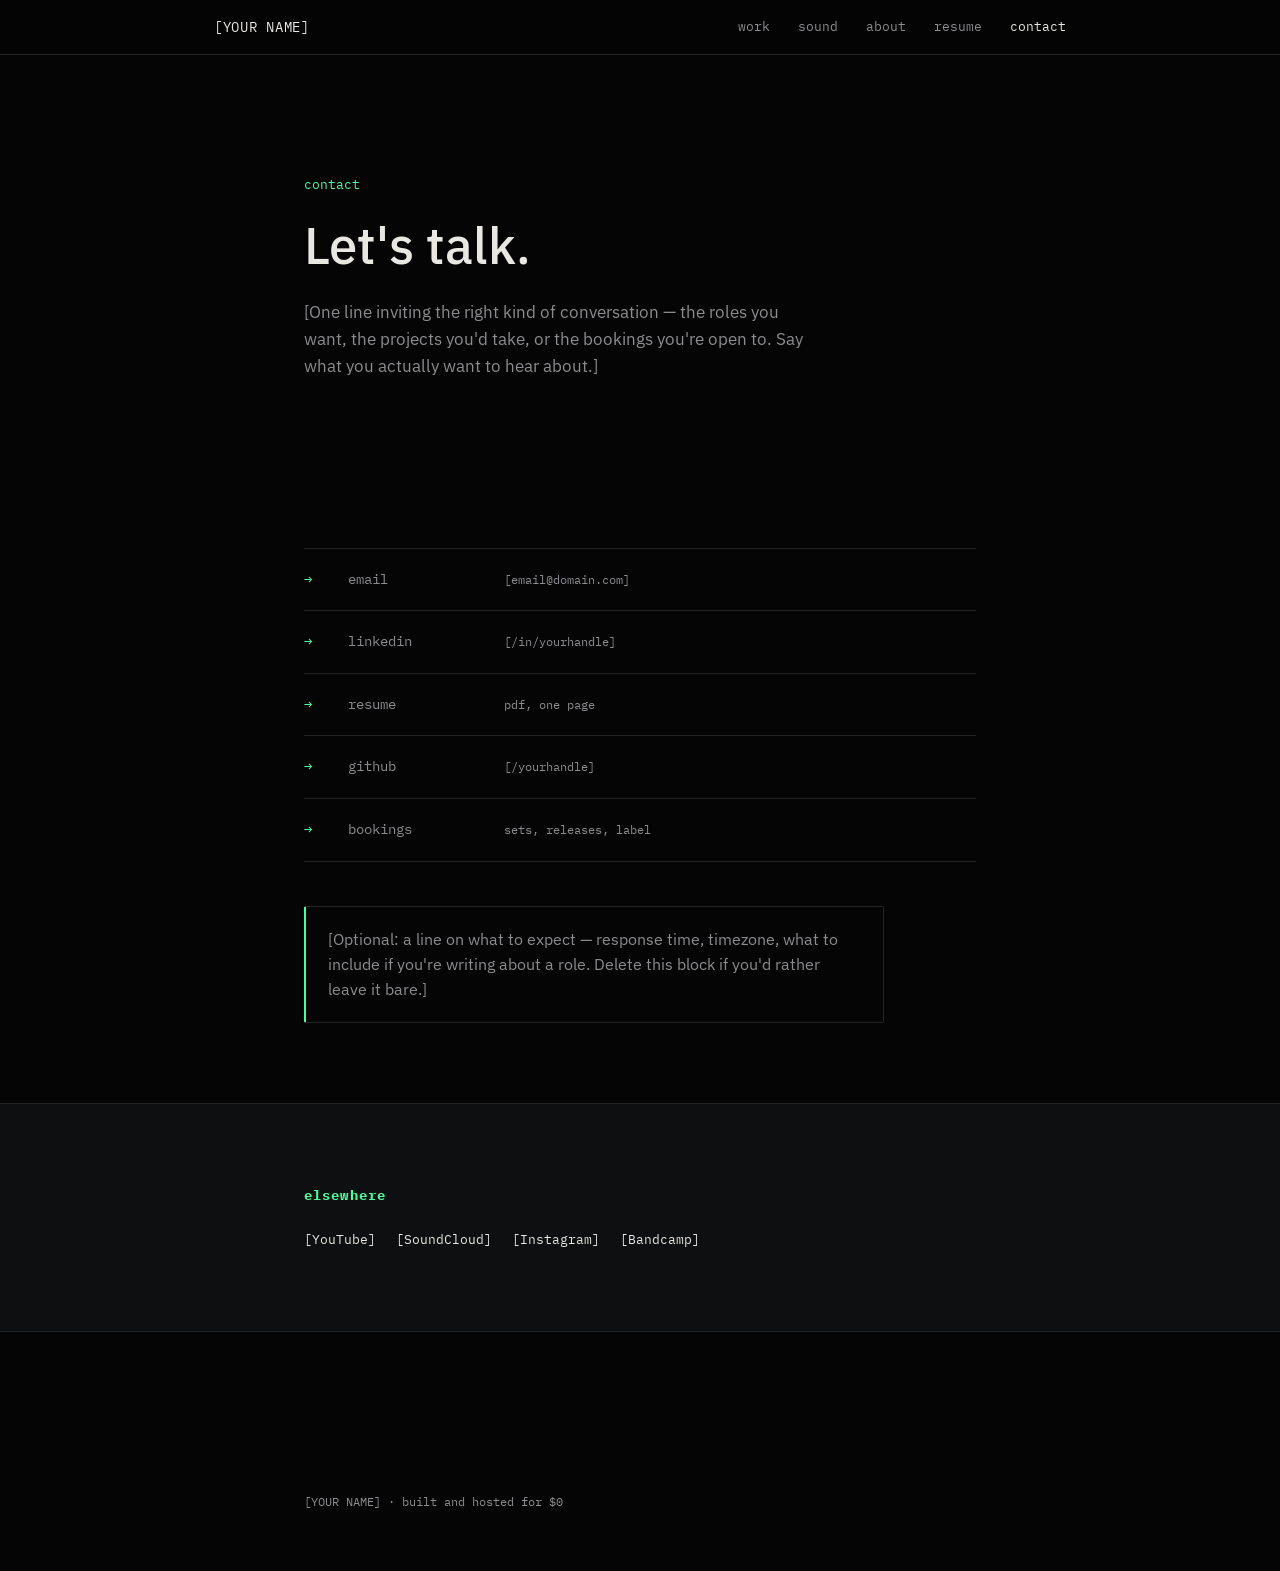
==== contact.html @ ef66b36d "site" ====
<!DOCTYPE html>
<html lang="en">
<head>
<meta charset="UTF-8">
<meta name="viewport" content="width=device-width, initial-scale=1.0">
<title>contact — [YOUR NAME]</title>
<link rel="preconnect" href="https://fonts.googleapis.com">
<link href="https://fonts.googleapis.com/css2?family=IBM+Plex+Mono:wght@400;500;600&family=IBM+Plex+Sans:wght@400;500;600&display=swap" rel="stylesheet">
<link rel="stylesheet" href="site.css">
<style>
  /* SIGNATURE — CHANNEL ROWS.
     Each channel is a full-width rule with an accent arrow that steps right
     on hover. Used on this page only. */
  .channels{margin-top:8px; border-top:1px solid var(--line);}
  .channels a.ch{
    display:grid; grid-template-columns:28px 140px 1fr;
    align-items:baseline; gap:0 16px;
    padding:20px 0; border-bottom:1px solid var(--line);
    font-family:var(--mono); font-size:13.5px; color:var(--text);
  }
  .channels a.ch .arrow{
    color:var(--accent);
    transition:transform 140ms ease;
  }
  .channels a.ch:hover{color:var(--text);}
  .channels a.ch:hover .arrow{transform:translateX(5px);}
  .channels a.ch .what{color:var(--muted);}
  .channels a.ch:hover .what{color:var(--accent);}
  .channels a.ch .who{color:var(--muted); font-size:12px;}

  .note{
    margin-top:44px; padding:20px 22px;
    border:1px solid var(--line); border-left:2px solid var(--accent);
    border-radius:2px;
    color:var(--muted); font-size:0.98rem; max-width:58ch;
  }

  @media (max-width:640px){
    .channels a.ch{grid-template-columns:22px 1fr; gap:0 12px;}
    .channels a.ch .who{grid-column:2; margin-top:4px;}
  }
  @media (prefers-reduced-motion: reduce){
    .channels a.ch .arrow{transition:none;}
    .channels a.ch:hover .arrow{transform:none;}
  }
</style>
</head>
<body>

<nav>
  <div class="wrap">
    <div class="mark"><a href="index.html">[YOUR NAME]</a></div>
    <div class="links">
      <a href="work.html">work</a>
      <a href="sound.html">sound</a>
      <a href="index.html#about">about</a>
      <a href="resume.html">resume</a>
      <a href="contact.html" class="here">contact</a>
    </div>
  </div>
</nav>

<header class="hero">
  <div class="wrap">
    <div class="eyebrow">contact</div>
    <h1>Let's talk.</h1>
    <p class="sub">[One line inviting the right kind of conversation — the roles you want, the projects you'd take, or the bookings you're open to. Say what you actually want to hear about.]</p>
  </div>
</header>

<section class="block">
  <div class="wrap">
    <div class="channels">

      <a class="ch" href="mailto:[email protected]">
        <span class="arrow">→</span>
        <span class="what">email</span>
        <span class="who">[email@domain.com]</span>
      </a>

      <a class="ch" href="#">
        <span class="arrow">→</span>
        <span class="what">linkedin</span>
        <span class="who">[/in/yourhandle]</span>
      </a>

      <a class="ch" href="resume.pdf">
        <span class="arrow">→</span>
        <span class="what">resume</span>
        <span class="who">pdf, one page</span>
      </a>

      <a class="ch" href="#">
        <span class="arrow">→</span>
        <span class="what">github</span>
        <span class="who">[/yourhandle]</span>
      </a>

      <a class="ch" href="sound.html">
        <span class="arrow">→</span>
        <span class="what">bookings</span>
        <span class="who">sets, releases, label</span>
      </a>

    </div>

    <div class="note">
      [Optional: a line on what to expect — response time, timezone, what to include if you're writing about a role. Delete this block if you'd rather leave it bare.]
    </div>
  </div>
</section>

<section class="block alt">
  <div class="wrap">
    <h2>elsewhere</h2>
    <div class="links-row">
      <a href="#">[YouTube]</a>
      <a href="#">[SoundCloud]</a>
      <a href="#">[Instagram]</a>
      <a href="#">[Bandcamp]</a>
    </div>
  </div>
</section>

<footer>
  <div class="wrap">
    <div class="fineprint">[YOUR NAME] · built and hosted for $0</div>
  </div>
</footer>

</body>
</html>
---- site.css ----
/* ============================================================
   SHARED — every page loads this file and nothing else global.
   Page-specific rules live in a <style> block on that page.
   ============================================================ */

:root{
  --bg: #050505;
  --panel: #0e0f10;
  --line: #232426;
  --text: #e9e7e2;
  --muted: #8c8c90;
  --accent: #4affa0;
  --mono: 'IBM Plex Mono', ui-monospace, monospace;
  --sans: 'IBM Plex Sans', -apple-system, sans-serif;
}
*{box-sizing:border-box; margin:0; padding:0;}
html{scroll-behavior:smooth;}
body{
  background:var(--bg);
  color:var(--text);
  font-family:var(--sans);
  line-height:1.6;
  font-size:17px;
}
a{color:var(--text); text-decoration:none;}
a:hover{color:var(--accent);}
a:focus-visible, button:focus-visible{outline:2px solid var(--accent); outline-offset:3px;}

.wrap{max-width:720px; margin:0 auto; padding:0 24px;}

/* NAV */
nav{
  position:sticky; top:0; z-index:10;
  background:rgba(5,5,5,0.88);
  backdrop-filter:blur(8px);
  border-bottom:1px solid var(--line);
}
nav .wrap{
  max-width:900px;
  display:flex; justify-content:space-between; align-items:center;
  gap:16px;
  padding:16px 24px;
}
nav .mark{font-family:var(--mono); font-size:14px; letter-spacing:0.05em; white-space:nowrap;}
nav .mark a{color:var(--text);}
nav .links{display:flex; gap:28px; font-family:var(--mono); font-size:13px;}
nav .links a{color:var(--muted);}
nav .links a:hover{color:var(--accent);}
nav .links a.here{color:var(--text);}

/* HERO */
header.hero{padding:120px 0 80px;}
header.hero .eyebrow{
  font-family:var(--mono); font-size:13px; color:var(--accent);
  margin-bottom:20px;
}
header.hero h1{
  font-size:clamp(2.1rem, 5vw, 3.2rem);
  line-height:1.15;
  font-weight:500;
  max-width:15ch;
  margin-bottom:24px;
}
header.hero p.sub{
  font-size:1.05rem; color:var(--muted); max-width:52ch;
}
header.hero .credentials{
  margin-top:28px; font-family:var(--mono); font-size:13px; color:var(--muted);
}

/* CONTENT SECTIONS */
section.block{padding:80px 0;}
section.block h2{
  font-family:var(--mono); font-size:14px; letter-spacing:0.08em;
  color:var(--accent); margin-bottom:24px;
}
section.block .lede{font-size:1.15rem; font-weight:500; max-width:34ch; margin-bottom:28px;}
section.block p{color:var(--muted); max-width:62ch; margin-bottom:18px;}
section.block p strong{color:var(--text); font-weight:500;}
section.block ul{color:var(--muted); max-width:62ch; margin:0 0 18px 20px;}
section.block li{margin-bottom:8px;}
section.block li strong{color:var(--text); font-weight:500;}
section.block .stat-row{
  display:flex; gap:40px; margin-top:32px; flex-wrap:wrap;
}
section.block .stat{font-family:var(--mono);}
section.block .stat .num{font-size:1.8rem; color:var(--accent); display:block;}
section.block .stat .label{font-size:12px; color:var(--muted);}

section.block.alt{background:var(--panel); border-top:1px solid var(--line); border-bottom:1px solid var(--line);}

/* MEDIA EMBEDS — used on index and sound */
.embeds{display:flex; flex-direction:column; gap:16px; margin-top:32px;}
.embed-slot{
  border:1px dashed var(--line);
  padding:20px;
  font-family:var(--mono); font-size:12px; color:var(--muted);
  border-radius:2px;
}
.embed-slot iframe{display:block; width:100%; border:0;}
.links-row{
  display:flex; gap:20px; flex-wrap:wrap;
  margin-top:24px; font-family:var(--mono); font-size:13px;
}

/* CONTACT / FOOTER */
footer{padding:100px 0 60px; text-align:left;}
footer h2{
  font-size:clamp(1.6rem, 4vw, 2.2rem); font-weight:500; margin-bottom:24px;
}
footer p{color:var(--muted); max-width:50ch;}
footer .contact-links{display:flex; gap:28px; flex-wrap:wrap; font-family:var(--mono); font-size:14px; margin-top:8px;}
footer .fineprint{margin-top:60px; color:var(--muted); font-size:12px; font-family:var(--mono);}

@media (max-width:640px){
  header.hero{padding:90px 0 60px;}
  nav .wrap{flex-wrap:wrap; gap:10px 0; padding:14px 24px;}
  nav .mark{flex:0 0 100%;}
  nav .links{flex:0 0 100%; min-width:0; gap:14px 18px; font-size:12px; flex-wrap:wrap;}
}

@media (prefers-reduced-motion: reduce){
  html{scroll-behavior:auto;}
}
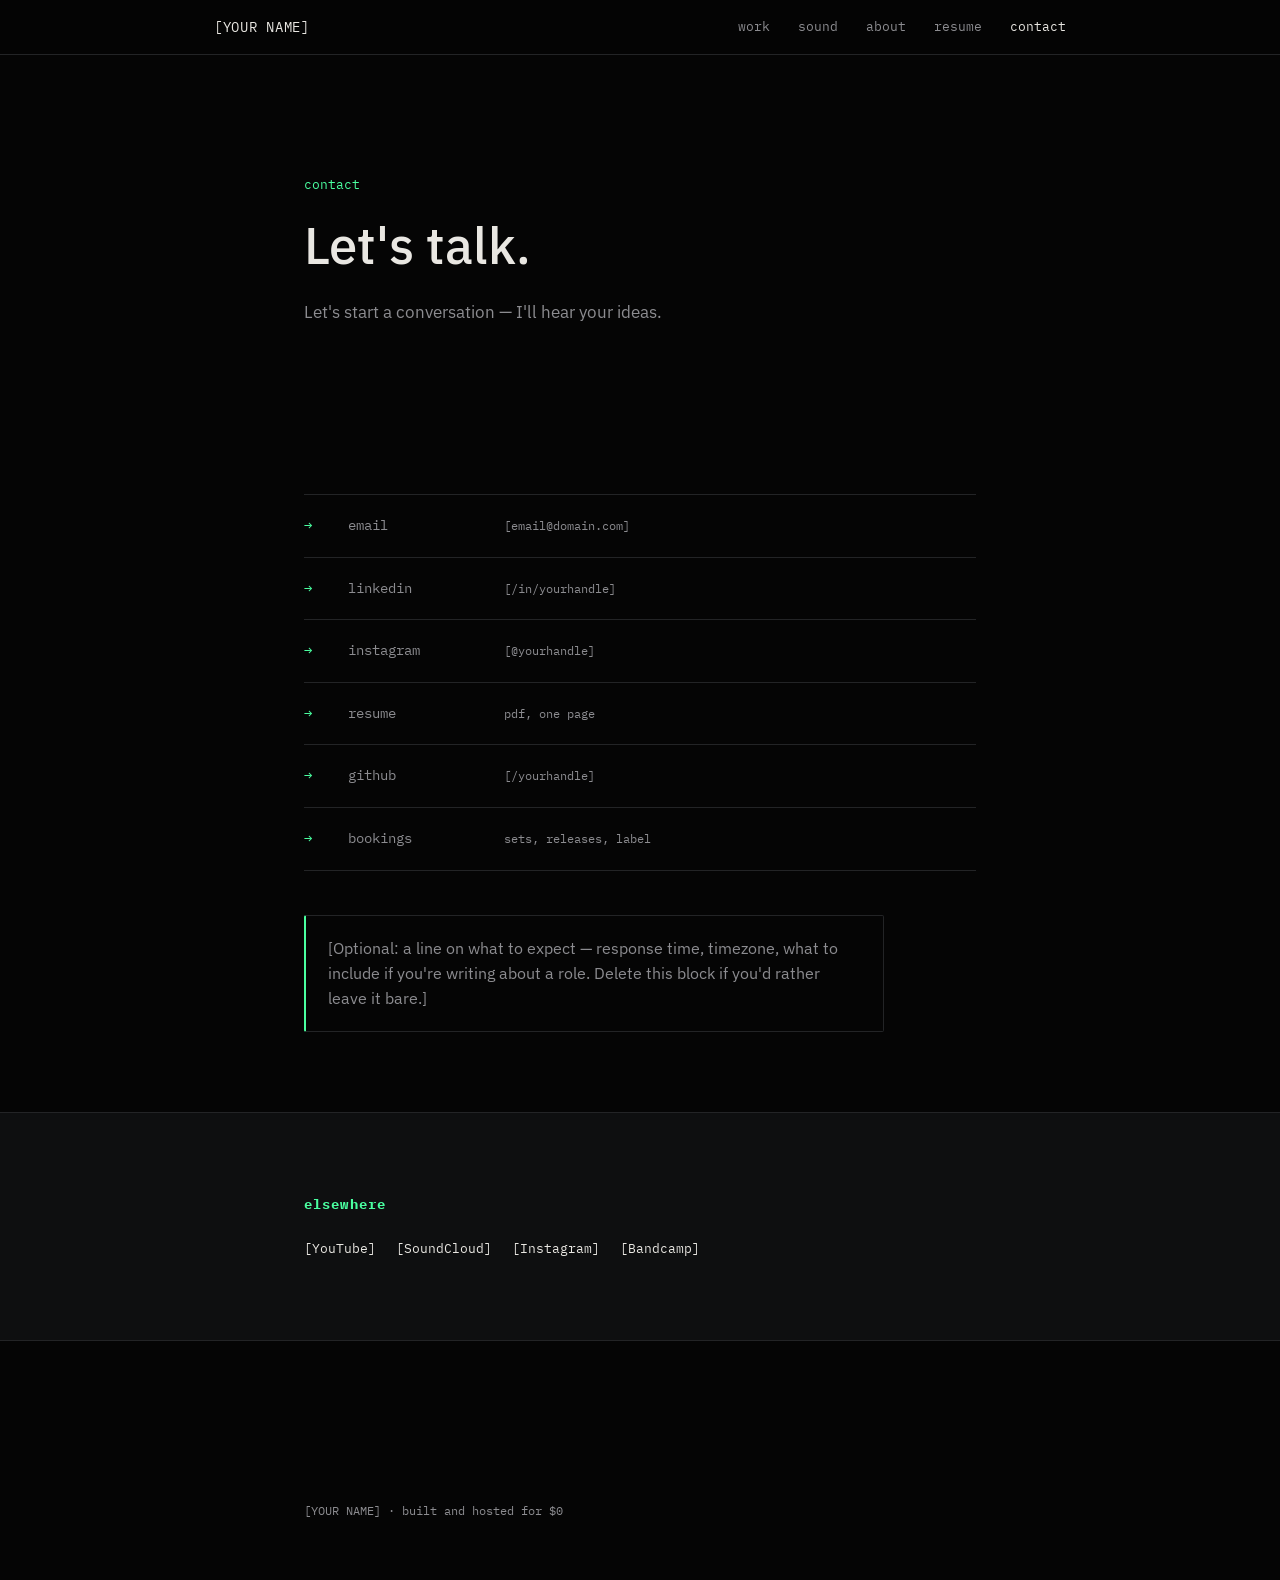
==== commit 37d03f11: "more written  edits cover page" ====
--- a/contact.html
+++ b/contact.html
@@ -64,7 +64,7 @@
   <div class="wrap">
     <div class="eyebrow">contact</div>
     <h1>Let's talk.</h1>
-    <p class="sub">[One line inviting the right kind of conversation — the roles you want, the projects you'd take, or the bookings you're open to. Say what you actually want to hear about.]</p>
+    <p class="sub">Let's start a conversation — I'll hear your ideas.</p>
   </div>
 </header>
 
@@ -82,6 +82,12 @@
         <span class="arrow">→</span>
         <span class="what">linkedin</span>
         <span class="who">[/in/yourhandle]</span>
+      </a>
+
+      <a class="ch" href="#">
+        <span class="arrow">→</span>
+        <span class="what">instagram</span>
+        <span class="who">[@yourhandle]</span>
       </a>
 
       <a class="ch" href="resume.pdf">
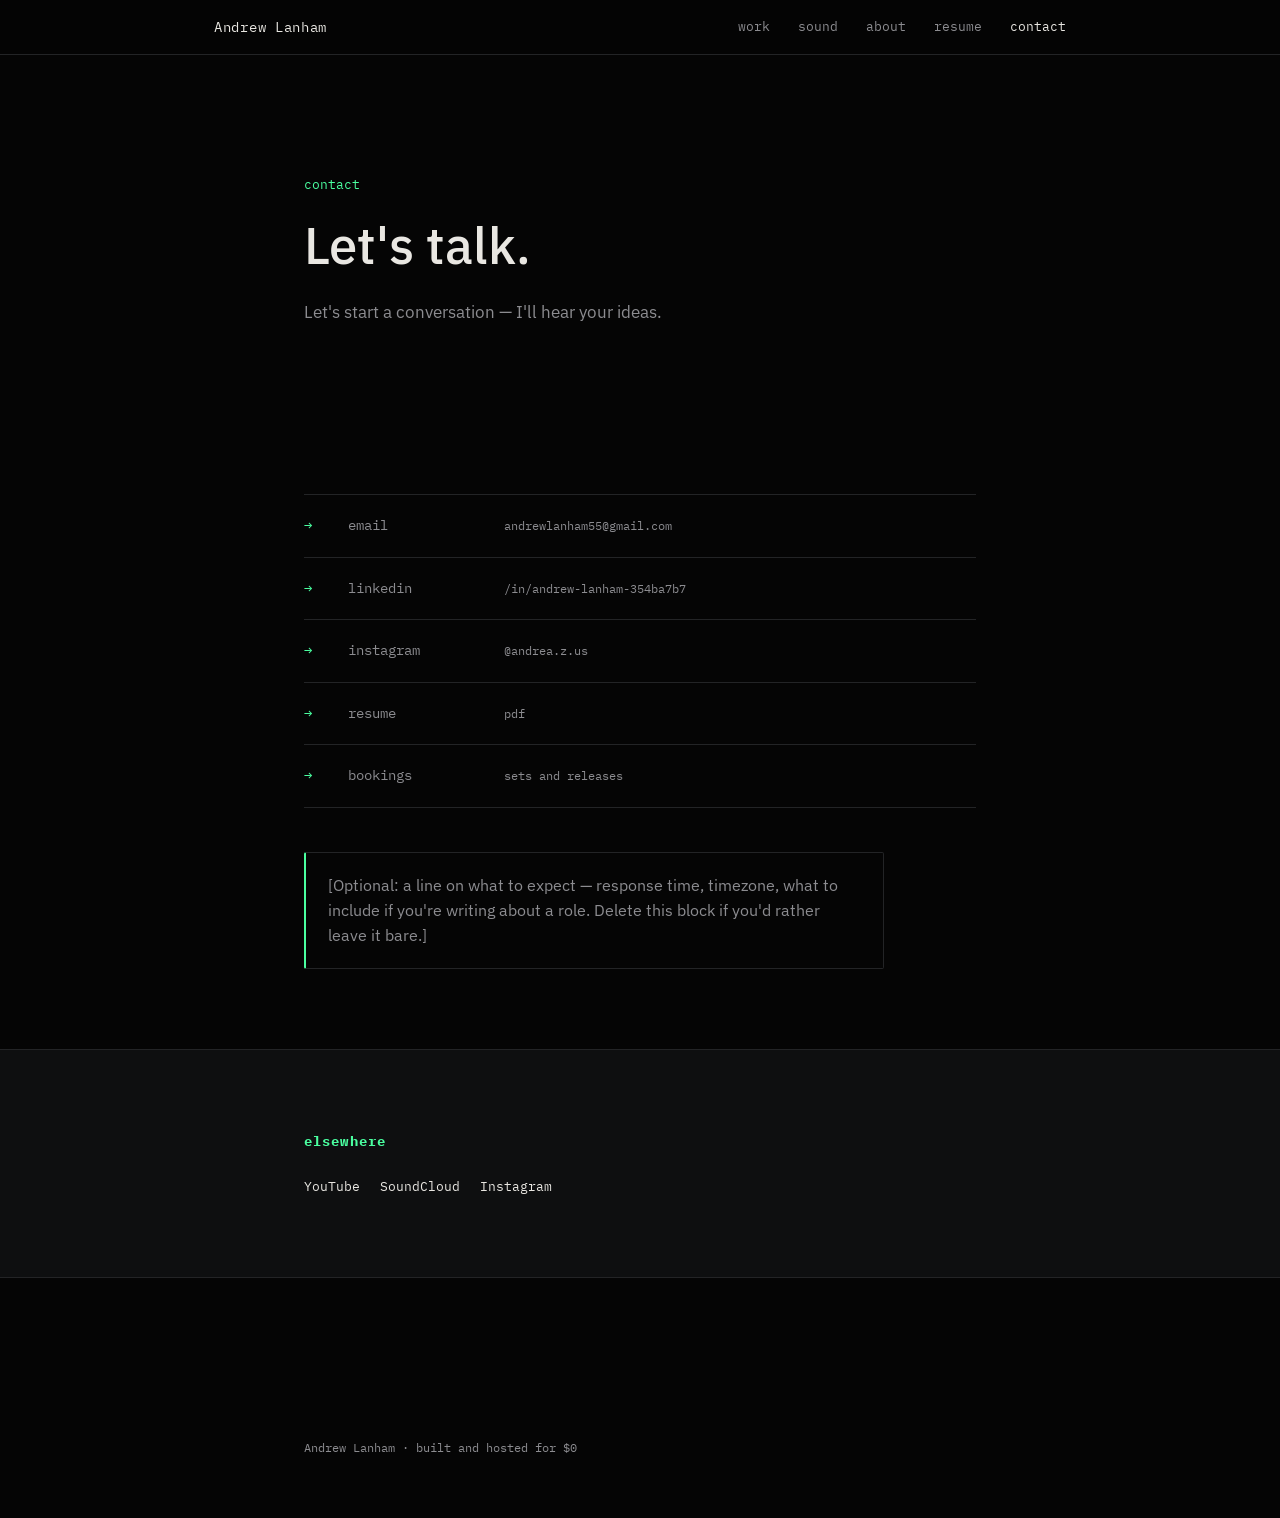
==== commit 44d8e1db: "index: target role, restructured record section, verified credentials - add tagline and mono credent" ====
--- a/contact.html
+++ b/contact.html
@@ -3,7 +3,7 @@
 <head>
 <meta charset="UTF-8">
 <meta name="viewport" content="width=device-width, initial-scale=1.0">
-<title>contact — [YOUR NAME]</title>
+<title>contact — Andrew Lanham</title>
 <link rel="preconnect" href="https://fonts.googleapis.com">
 <link href="https://fonts.googleapis.com/css2?family=IBM+Plex+Mono:wght@400;500;600&family=IBM+Plex+Sans:wght@400;500;600&display=swap" rel="stylesheet">
 <link rel="stylesheet" href="site.css">
@@ -49,7 +49,7 @@
 
 <nav>
   <div class="wrap">
-    <div class="mark"><a href="index.html">[YOUR NAME]</a></div>
+    <div class="mark"><a href="index.html">Andrew Lanham</a></div>
     <div class="links">
       <a href="work.html">work</a>
       <a href="sound.html">sound</a>
@@ -72,40 +72,34 @@
   <div class="wrap">
     <div class="channels">
 
-      <a class="ch" href="mailto:[email protected]">
+      <a class="ch" href="mailto:andrewlanham55@gmail.com">
         <span class="arrow">→</span>
         <span class="what">email</span>
-        <span class="who">[email@domain.com]</span>
+        <span class="who">andrewlanham55@gmail.com</span>
       </a>
 
-      <a class="ch" href="#">
+      <a class="ch" href="https://www.linkedin.com/in/andrew-lanham-354ba7b7/">
         <span class="arrow">→</span>
         <span class="what">linkedin</span>
-        <span class="who">[/in/yourhandle]</span>
+        <span class="who">/in/andrew-lanham-354ba7b7</span>
       </a>
 
-      <a class="ch" href="#">
+      <a class="ch" href="https://www.instagram.com/andrea.z.us/">
         <span class="arrow">→</span>
         <span class="what">instagram</span>
-        <span class="who">[@yourhandle]</span>
+        <span class="who">@andrea.z.us</span>
       </a>
 
       <a class="ch" href="resume.pdf">
         <span class="arrow">→</span>
         <span class="what">resume</span>
-        <span class="who">pdf, one page</span>
-      </a>
-
-      <a class="ch" href="#">
-        <span class="arrow">→</span>
-        <span class="what">github</span>
-        <span class="who">[/yourhandle]</span>
+        <span class="who">pdf</span>
       </a>
 
       <a class="ch" href="sound.html">
         <span class="arrow">→</span>
         <span class="what">bookings</span>
-        <span class="who">sets, releases, label</span>
+        <span class="who">sets and releases</span>
       </a>
 
     </div>
@@ -120,17 +114,16 @@
   <div class="wrap">
     <h2>elsewhere</h2>
     <div class="links-row">
-      <a href="#">[YouTube]</a>
-      <a href="#">[SoundCloud]</a>
-      <a href="#">[Instagram]</a>
-      <a href="#">[Bandcamp]</a>
+      <a href="https://www.youtube.com/@quantumcomputingreview">YouTube</a>
+      <a href="https://soundcloud.com/a_ndrea_z">SoundCloud</a>
+      <a href="https://www.instagram.com/andrea.z.us/">Instagram</a>
     </div>
   </div>
 </section>
 
 <footer>
   <div class="wrap">
-    <div class="fineprint">[YOUR NAME] · built and hosted for $0</div>
+    <div class="fineprint">Andrew Lanham · built and hosted for $0</div>
   </div>
 </footer>
 
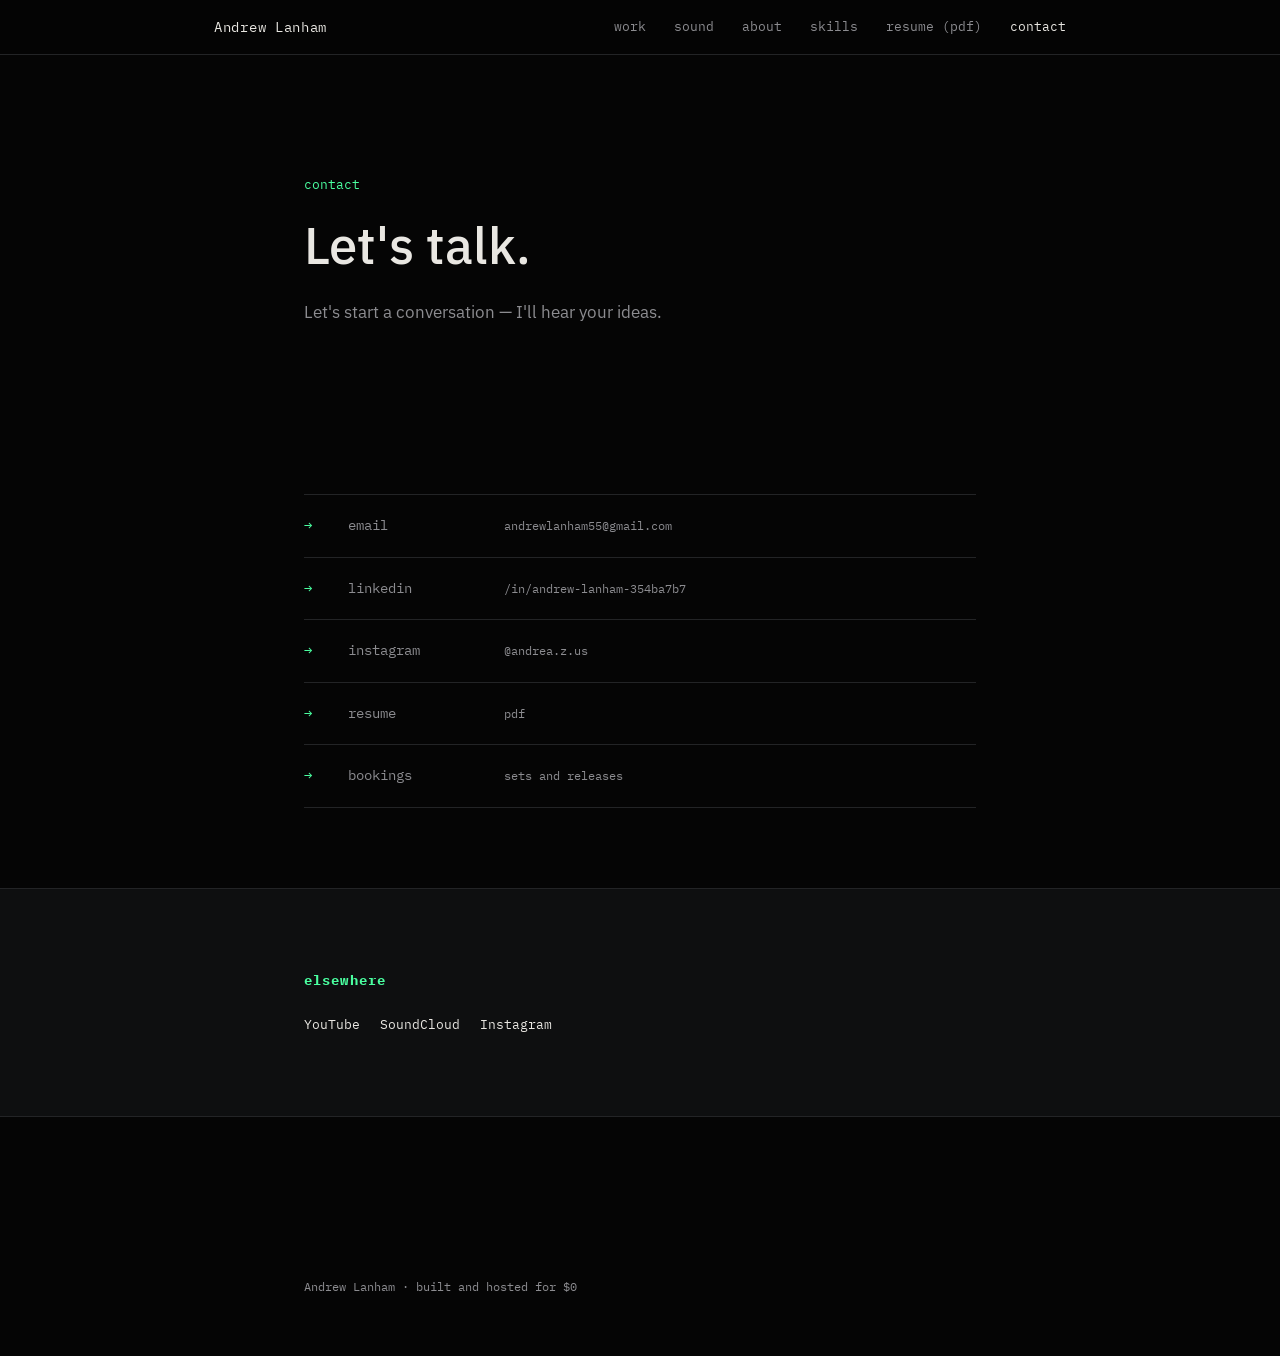
==== commit 0083c429: "skills page, applications-engineering positioning, new resume index - "what I'm targeting": applicat" ====
--- a/contact.html
+++ b/contact.html
@@ -53,8 +53,9 @@
     <div class="links">
       <a href="work.html">work</a>
       <a href="sound.html">sound</a>
-      <a href="index.html#about">about</a>
-      <a href="resume.html">resume</a>
+      <a href="index.html#mission">about</a>
+      <a href="resume.html">skills</a>
+      <a href="resume.pdf">resume (pdf)</a>
       <a href="contact.html" class="here">contact</a>
     </div>
   </div>
@@ -103,10 +104,6 @@
       </a>
 
     </div>
-
-    <div class="note">
-      [Optional: a line on what to expect — response time, timezone, what to include if you're writing about a role. Delete this block if you'd rather leave it bare.]
-    </div>
   </div>
 </section>
 
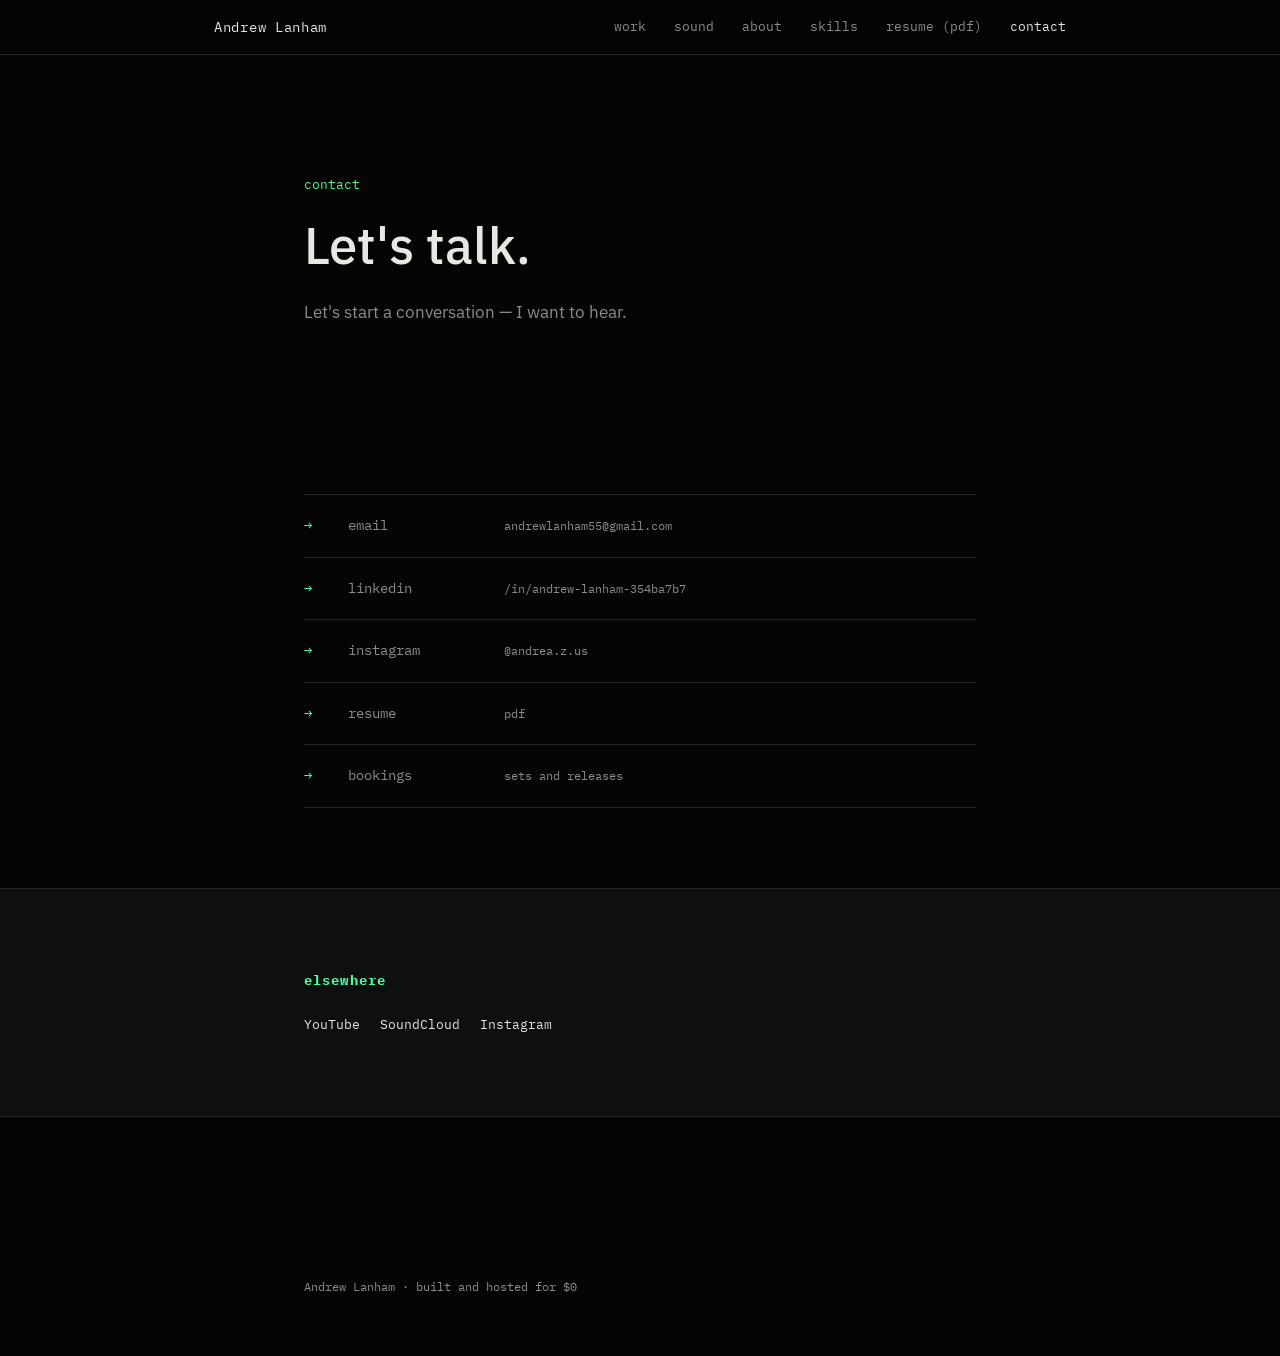
==== commit 32bbbb90: "index: target the work, not the job title State the function first — working out whether a technolog" ====
--- a/contact.html
+++ b/contact.html
@@ -65,7 +65,7 @@
   <div class="wrap">
     <div class="eyebrow">contact</div>
     <h1>Let's talk.</h1>
-    <p class="sub">Let's start a conversation — I'll hear your ideas.</p>
+    <p class="sub">Let's start a conversation — I want to hear.</p>
   </div>
 </header>
 
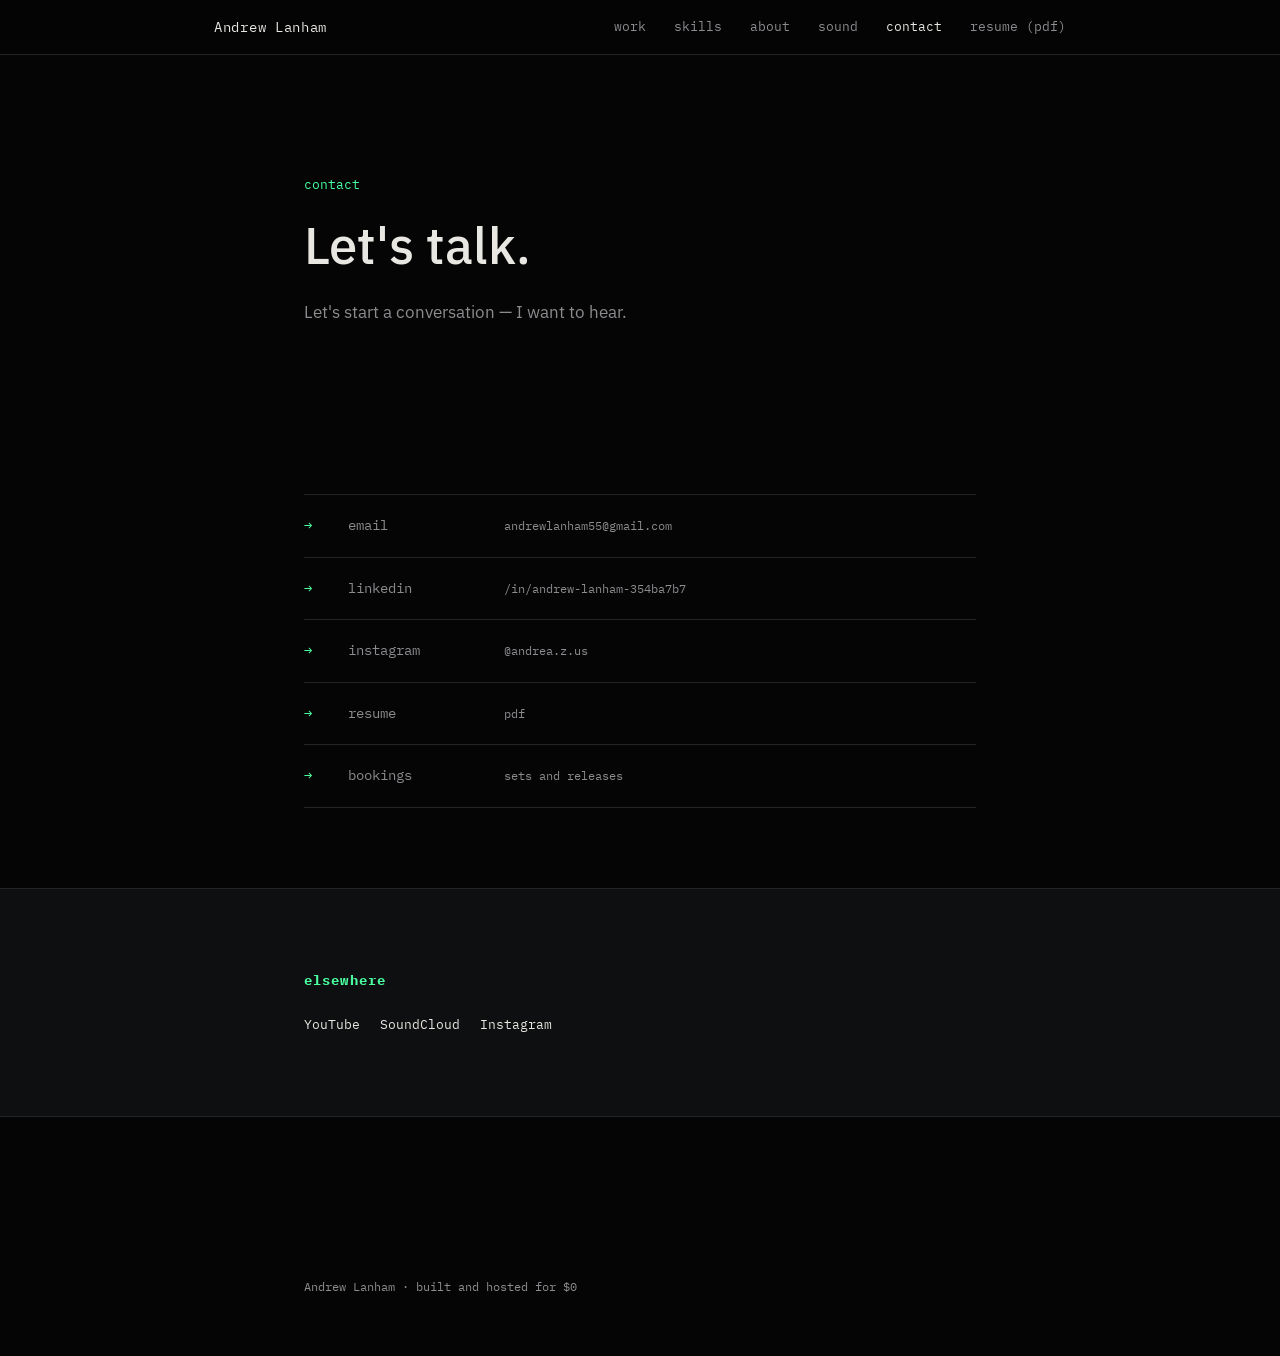
==== commit 96941976: "nav: reorder to work, skills, about, sound, contact, resume (pdf) Co-Authored-By: Claude Opus 5 <nor" ====
--- a/contact.html
+++ b/contact.html
@@ -52,11 +52,11 @@
     <div class="mark"><a href="index.html">Andrew Lanham</a></div>
     <div class="links">
       <a href="work.html">work</a>
+      <a href="resume.html">skills</a>
+      <a href="index.html#mission">about</a>
       <a href="sound.html">sound</a>
-      <a href="index.html#mission">about</a>
-      <a href="resume.html">skills</a>
+      <a href="contact.html" class="here">contact</a>
       <a href="resume.pdf">resume (pdf)</a>
-      <a href="contact.html" class="here">contact</a>
     </div>
   </div>
 </nav>
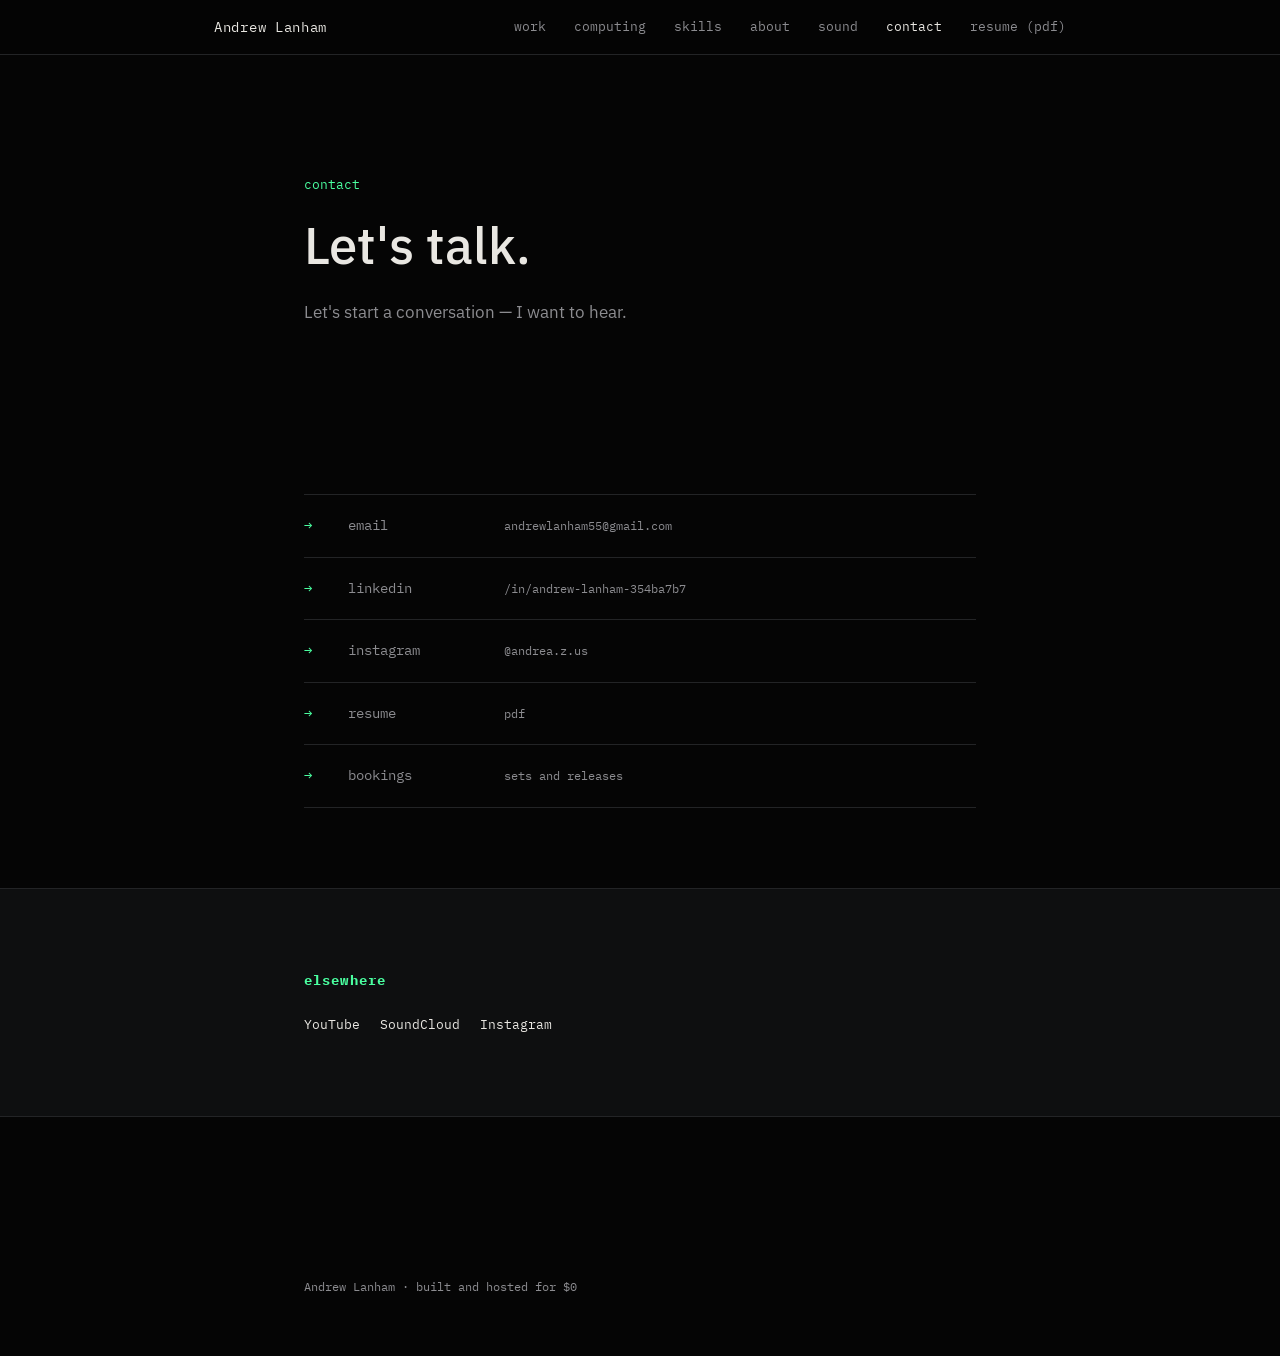
==== commit 5edd48a5: "add computing page" ====
--- a/contact.html
+++ b/contact.html
@@ -52,6 +52,7 @@
     <div class="mark"><a href="index.html">Andrew Lanham</a></div>
     <div class="links">
       <a href="work.html">work</a>
+      <a href="computing.html">computing</a>
       <a href="resume.html">skills</a>
       <a href="index.html#mission">about</a>
       <a href="sound.html">sound</a>
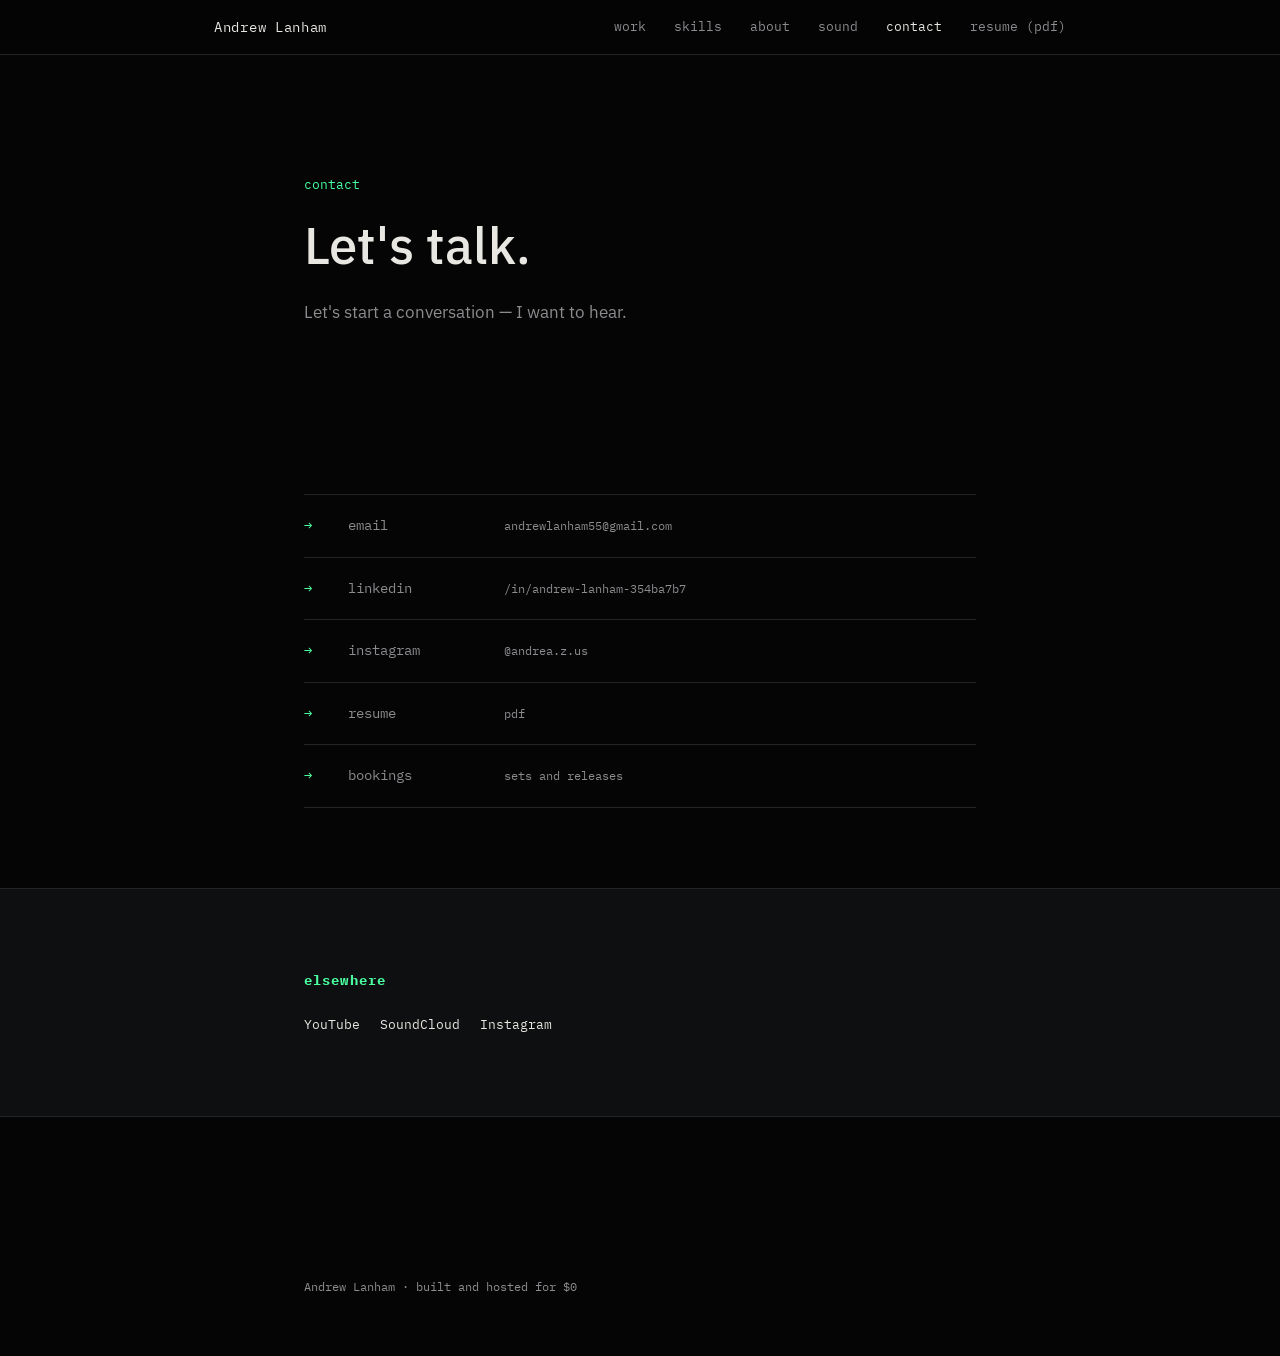
==== commit 48bb133b: "New hero line, trim job-search copy, unlink computing page - Hero: "Pages on engineering, research, " ====
--- a/contact.html
+++ b/contact.html
@@ -52,7 +52,6 @@
     <div class="mark"><a href="index.html">Andrew Lanham</a></div>
     <div class="links">
       <a href="work.html">work</a>
-      <a href="computing.html">computing</a>
       <a href="resume.html">skills</a>
       <a href="index.html#mission">about</a>
       <a href="sound.html">sound</a>
